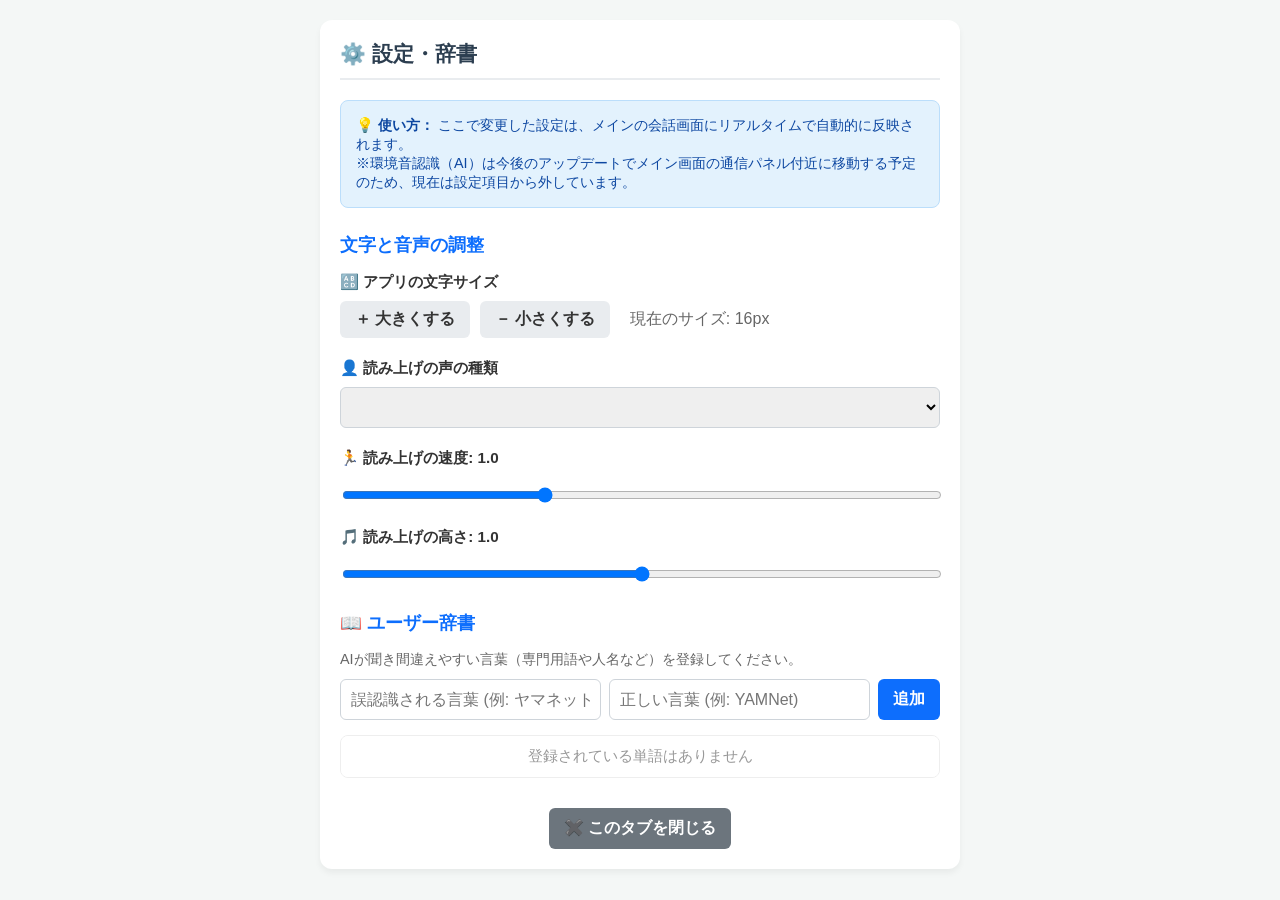
==== settings.html @ 1e6c1e03 "設定をsettingsに分けた等" ====
<!-- 設定のページ -->

<!DOCTYPE html>
<html lang="ja">
<head>
    <meta charset="UTF-8">
    <meta name="viewport" content="width=device-width, initial-scale=1.0, maximum-scale=1.0, user-scalable=no">
    <title>設定・辞書パネル</title>
    <style>
        body { font-family: sans-serif; background-color: #f4f7f6; margin: 0; padding: 20px; color: #333; }
        h1 { font-size: 1.3rem; margin-top: 0; margin-bottom: 20px; color: #2c3e50; border-bottom: 2px solid #e9ecef; padding-bottom: 10px; }
        
        .settings-container { background: white; padding: 20px; border-radius: 12px; box-shadow: 0 4px 6px rgba(0,0,0,0.05); max-width: 600px; margin: 0 auto; }
        
        .info-box { background-color: #e3f2fd; color: #0d47a1; padding: 15px; border-radius: 8px; margin-bottom: 20px; font-size: 0.9em; border: 1px solid #bbdefb; }
        
        .section-title { font-size: 1.1rem; font-weight: bold; color: #0d6efd; margin-top: 25px; margin-bottom: 15px; }
        
        .settings-grid { display: grid; grid-template-columns: 1fr; gap: 20px; margin-bottom: 20px; }
        .settings-item label { font-size: 0.95rem; font-weight: bold; display: block; margin-bottom: 8px; }
        
        input[type="range"] { width: 100%; margin-top: 10px; }
        select, input[type="text"] { width: 100%; box-sizing: border-box; padding: 10px; border: 1px solid #ced4da; border-radius: 6px; font-size: 1em; }
        
        button { background-color: #0d6efd; color: white; border: none; padding: 10px 15px; border-radius: 6px; cursor: pointer; font-size: 1em; font-weight: bold; transition: background-color 0.2s; white-space: nowrap; }
        button:hover { background-color: #0b5ed7; }
        
        .font-btn { background-color: #e9ecef; color: #333; padding: 8px 15px; margin-right: 5px; }
        .font-btn:hover { background-color: #dde2e6; }
        
        .dict-input-row { display: flex; gap: 8px; flex-wrap: wrap; margin-bottom: 15px; }
        .dict-input-row input { flex: 1; min-width: 120px; }
        .dict-list { list-style: none; padding: 0; margin-top: 10px; border: 1px solid #eee; border-radius: 8px; overflow: hidden; }
        .dict-item { display: flex; justify-content: space-between; align-items: center; padding: 10px 15px; border-bottom: 1px solid #eee; font-size: 0.95em; background: white;}
        .dict-item:nth-child(even) { background-color: #fafafa; }
        .dict-item:last-child { border-bottom: none; }
        .dict-delete-btn { background-color: #dc3545; padding: 6px 12px; font-size: 0.85em; border-radius: 6px; }
        .dict-delete-btn:hover { background-color: #c82333; }
        
        /* 環境音トグルデザイン */
        .toggle-switch-label { display: flex; align-items: center; gap: 8px; font-weight: normal; cursor: pointer; }
        .toggle-switch-label input[type="checkbox"] { transform: scale(1.3); cursor: pointer; }
        
        /* 完了メッセージ */
        #saveToast { display: none; background-color: #198754; color: white; text-align: center; padding: 10px; border-radius: 6px; margin-bottom: 20px; font-weight: bold; animation: fadeOut 3s forwards;}
        @keyframes fadeOut { 0% {opacity: 1;} 70% {opacity: 1;} 100% {opacity: 0; display: none;} }
    </style>
</head>
<body>
    <div class="settings-container">
        <h1>⚙️ 設定・辞書</h1>
        
        <div id="saveToast">✅ 設定を保存しました（メイン画面に自動で反映されます）</div>

        <div class="info-box">
            <b>💡 使い方：</b> ここで変更した設定は、メインの会話画面にリアルタイムで自動的に反映されます。<br>
            ※環境音認識（AI）は今後のアップデートでメイン画面の通信パネル付近に移動する予定のため、現在は設定項目から外しています。
        </div>

        <div class="section-title">文字と音声の調整</div>
        <div class="settings-grid">
            <div class="settings-item">
                <label>🔠 アプリの文字サイズ</label>
                <div>
                    <button class="font-btn" onclick="changeFontSize(2)">＋ 大きくする</button>
                    <button class="font-btn" onclick="changeFontSize(-2)">－ 小さくする</button>
                    <span style="margin-left: 10px; color: #666;">現在のサイズ: <span id="currentFontSizeDisplay">16</span>px</span>
                </div>
            </div>

            <div class="settings-item">
                <label for="voiceSelect">👤 読み上げの声の種類</label>
                <select id="voiceSelect"></select>
            </div>

            <div class="settings-item">
                <label for="rateSlider">🏃 読み上げの速度: <span id="rateValue">1.0</span></label>
                <input type="range" id="rateSlider" min="0.5" max="2" value="1" step="0.1">
            </div>

            <div class="settings-item">
                <label for="pitchSlider">🎵 読み上げの高さ: <span id="pitchValue">1.0</span></label>
                <input type="range" id="pitchSlider" min="0" max="2" value="1" step="0.1">
            </div>
        </div>

        <div class="section-title">📖 ユーザー辞書</div>
        <div style="font-size: 0.9em; color: #666; margin-bottom: 10px;">
            AIが聞き間違えやすい言葉（専門用語や人名など）を登録してください。
        </div>
        <div class="dict-input-row">
            <input type="text" id="dictWrong" placeholder="誤認識される言葉 (例: ヤマネット)">
            <input type="text" id="dictCorrect" placeholder="正しい言葉 (例: YAMNet)">
            <button id="addDictBtn">追加</button>
        </div>
        <ul id="dictList" class="dict-list"></ul>
        
        <div style="text-align: center; margin-top: 30px;">
            <button style="background-color: #6c757d;" onclick="window.close()">✖️ このタブを閉じる</button>
        </div>
    </div>

    <script>
        // --- トースト通知 ---
        function showSaveToast() {
            const toast = document.getElementById('saveToast');
            toast.style.display = 'block';
            toast.style.animation = 'none';
            toast.offsetHeight; 
            toast.style.animation = 'fadeOut 3s forwards';
        }

        // --- フォントサイズ ---
        let currentFontSize = parseInt(localStorage.getItem('appFontSize')) || 16;
        document.getElementById('currentFontSizeDisplay').textContent = currentFontSize;
        function changeFontSize(change) {
            currentFontSize += change;
            if(currentFontSize < 12) currentFontSize = 12;
            if(currentFontSize > 32) currentFontSize = 32;
            localStorage.setItem('appFontSize', currentFontSize);
            document.getElementById('currentFontSizeDisplay').textContent = currentFontSize;
            showSaveToast();
        }

        // --- 音声設定 ---
        const synth = window.speechSynthesis;
        const voiceSelect = document.getElementById('voiceSelect');
        const rateSlider = document.getElementById('rateSlider');
        const pitchSlider = document.getElementById('pitchSlider');
        let voices = [];

        function populateVoiceList() {
            voices = synth.getVoices().filter(voice => voice.lang.includes('ja'));
            voiceSelect.innerHTML = '';
            const savedVoiceName = localStorage.getItem('ttsVoice'); 
            let selectedIndex = 0;
            voices.forEach((voice, i) => {
                const option = document.createElement('option');
                option.textContent = voice.name;
                option.value = i;
                if (voice.name === savedVoiceName) selectedIndex = i;
                voiceSelect.appendChild(option);
            });
            if (voices.length > 0) voiceSelect.value = selectedIndex;
        }
        
        populateVoiceList();
        if (speechSynthesis.onvoiceschanged !== undefined) speechSynthesis.onvoiceschanged = populateVoiceList;

        voiceSelect.onchange = () => { 
            if (voices[voiceSelect.value]) {
                localStorage.setItem('ttsVoice', voices[voiceSelect.value].name); 
                showSaveToast();
            }
        };

        if(localStorage.getItem('ttsRate')) {
            rateSlider.value = localStorage.getItem('ttsRate');
            document.getElementById('rateValue').textContent = rateSlider.value;
        }
        rateSlider.oninput = () => { 
            document.getElementById('rateValue').textContent = rateSlider.value; 
            localStorage.setItem('ttsRate', rateSlider.value); 
        };
        rateSlider.onchange = showSaveToast;

        if(localStorage.getItem('ttsPitch')) {
            pitchSlider.value = localStorage.getItem('ttsPitch');
            document.getElementById('pitchValue').textContent = pitchSlider.value;
        }
        pitchSlider.oninput = () => { 
            document.getElementById('pitchValue').textContent = pitchSlider.value; 
            localStorage.setItem('ttsPitch', pitchSlider.value); 
        };
        pitchSlider.onchange = showSaveToast;


        // --- 辞書機能 ---
        let customDictionary = JSON.parse(localStorage.getItem('userDictionary')) || {};
        const dictWrong = document.getElementById('dictWrong');
        const dictCorrect = document.getElementById('dictCorrect');
        const dictList = document.getElementById('dictList');

        function renderDictionary() {
            dictList.innerHTML = '';
            for (const [wrong, correct] of Object.entries(customDictionary)) {
                const li = document.createElement('li');
                li.className = 'dict-item';
                li.innerHTML = `<span><b>${wrong}</b> ➔ ${correct}</span> <button class="dict-delete-btn" onclick="deleteDictWord('${wrong}')">削除</button>`;
                dictList.appendChild(li);
            }
            if(Object.keys(customDictionary).length === 0) {
                dictList.innerHTML = '<li class="dict-item" style="color: #999; justify-content: center;">登録されている単語はありません</li>';
            }
        }

        document.getElementById('addDictBtn').onclick = () => {
            const w = dictWrong.value.trim();
            const c = dictCorrect.value.trim();
            if (w && c) {
                customDictionary[w] = c;
                localStorage.setItem('userDictionary', JSON.stringify(customDictionary));
                renderDictionary();
                dictWrong.value = '';
                dictCorrect.value = '';
                showSaveToast();
            }
        };

        dictCorrect.addEventListener('keypress', (e) => {
            if (e.key === 'Enter') { e.preventDefault(); document.getElementById('addDictBtn').click(); }
        });

        window.deleteDictWord = (wrong) => {
            delete customDictionary[wrong];
            localStorage.setItem('userDictionary', JSON.stringify(customDictionary));
            renderDictionary();
            showSaveToast();
        };

        renderDictionary();

        // --- メイン画面から単語を渡された場合の処理 ---
        // URLの ?addWord=〇〇 を読み取って、入力欄に自動で入れる
        const urlParams = new URLSearchParams(window.location.search);
        const wordToAdd = urlParams.get('addWord');
        if (wordToAdd) {
            dictWrong.value = wordToAdd;
            dictCorrect.focus();
            // URLからクエリパラメータを消してスッキリさせる（リロード時の再追加防止）
            window.history.replaceState({}, document.title, window.location.pathname);
        }
    </script>
</body>
</html>
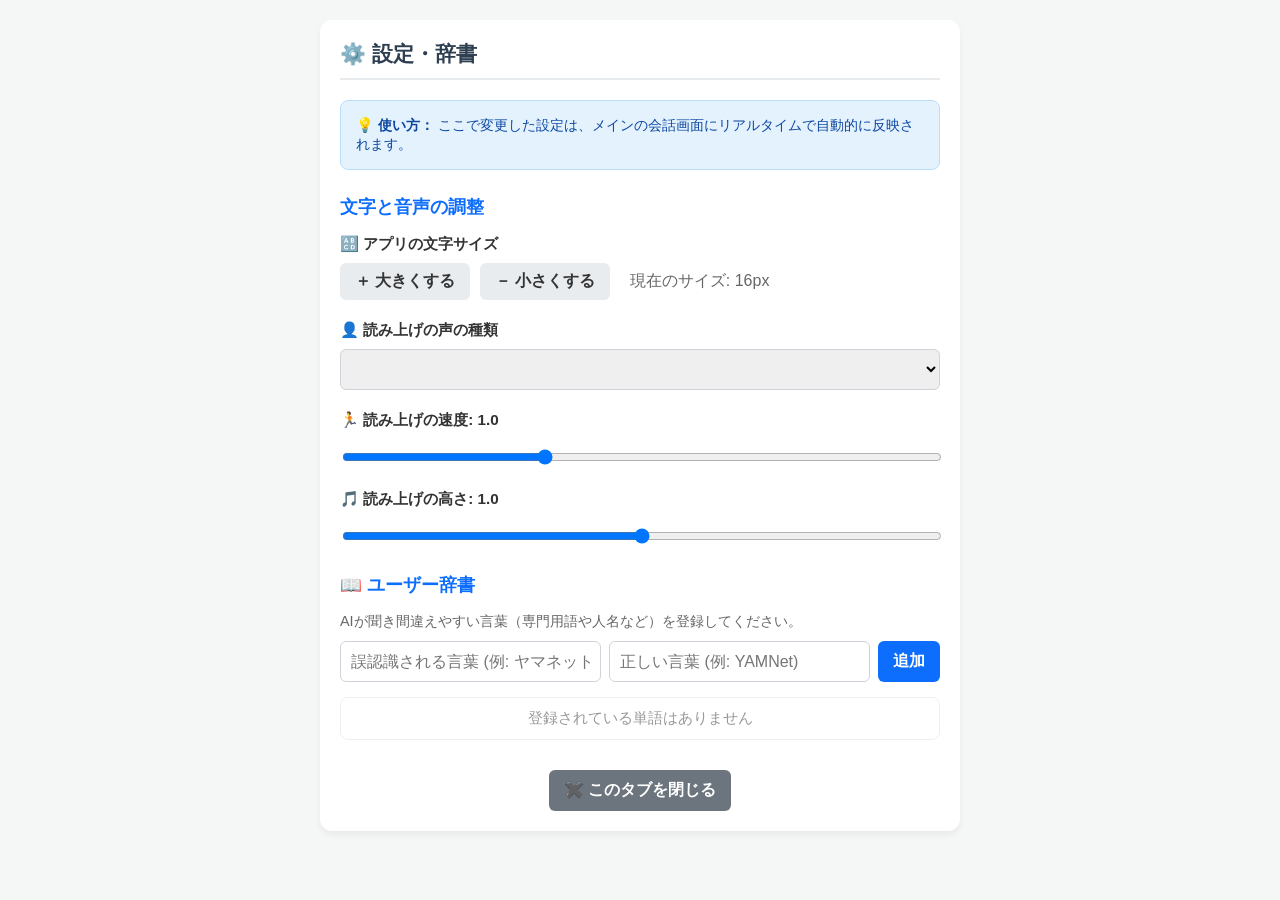
==== commit 0b4a70e0: "Update settings.html" ====
--- a/settings.html
+++ b/settings.html
@@ -1,4 +1,7 @@
-<!-- 設定のページ -->
+<!-- ※環境音認識（AI）は今後のアップデートで
+ メイン画面の通信パネル付近に移動する予定のため、
+ 現在は設定項目から外しています。
+ という文言を削除 -->
 
 <!DOCTYPE html>
 <html lang="ja">
@@ -54,7 +57,6 @@
 
         <div class="info-box">
             <b>💡 使い方：</b> ここで変更した設定は、メインの会話画面にリアルタイムで自動的に反映されます。<br>
-            ※環境音認識（AI）は今後のアップデートでメイン画面の通信パネル付近に移動する予定のため、現在は設定項目から外しています。
         </div>
 
         <div class="section-title">文字と音声の調整</div>
@@ -232,4 +234,4 @@
         }
     </script>
 </body>
-</html>+</html>
